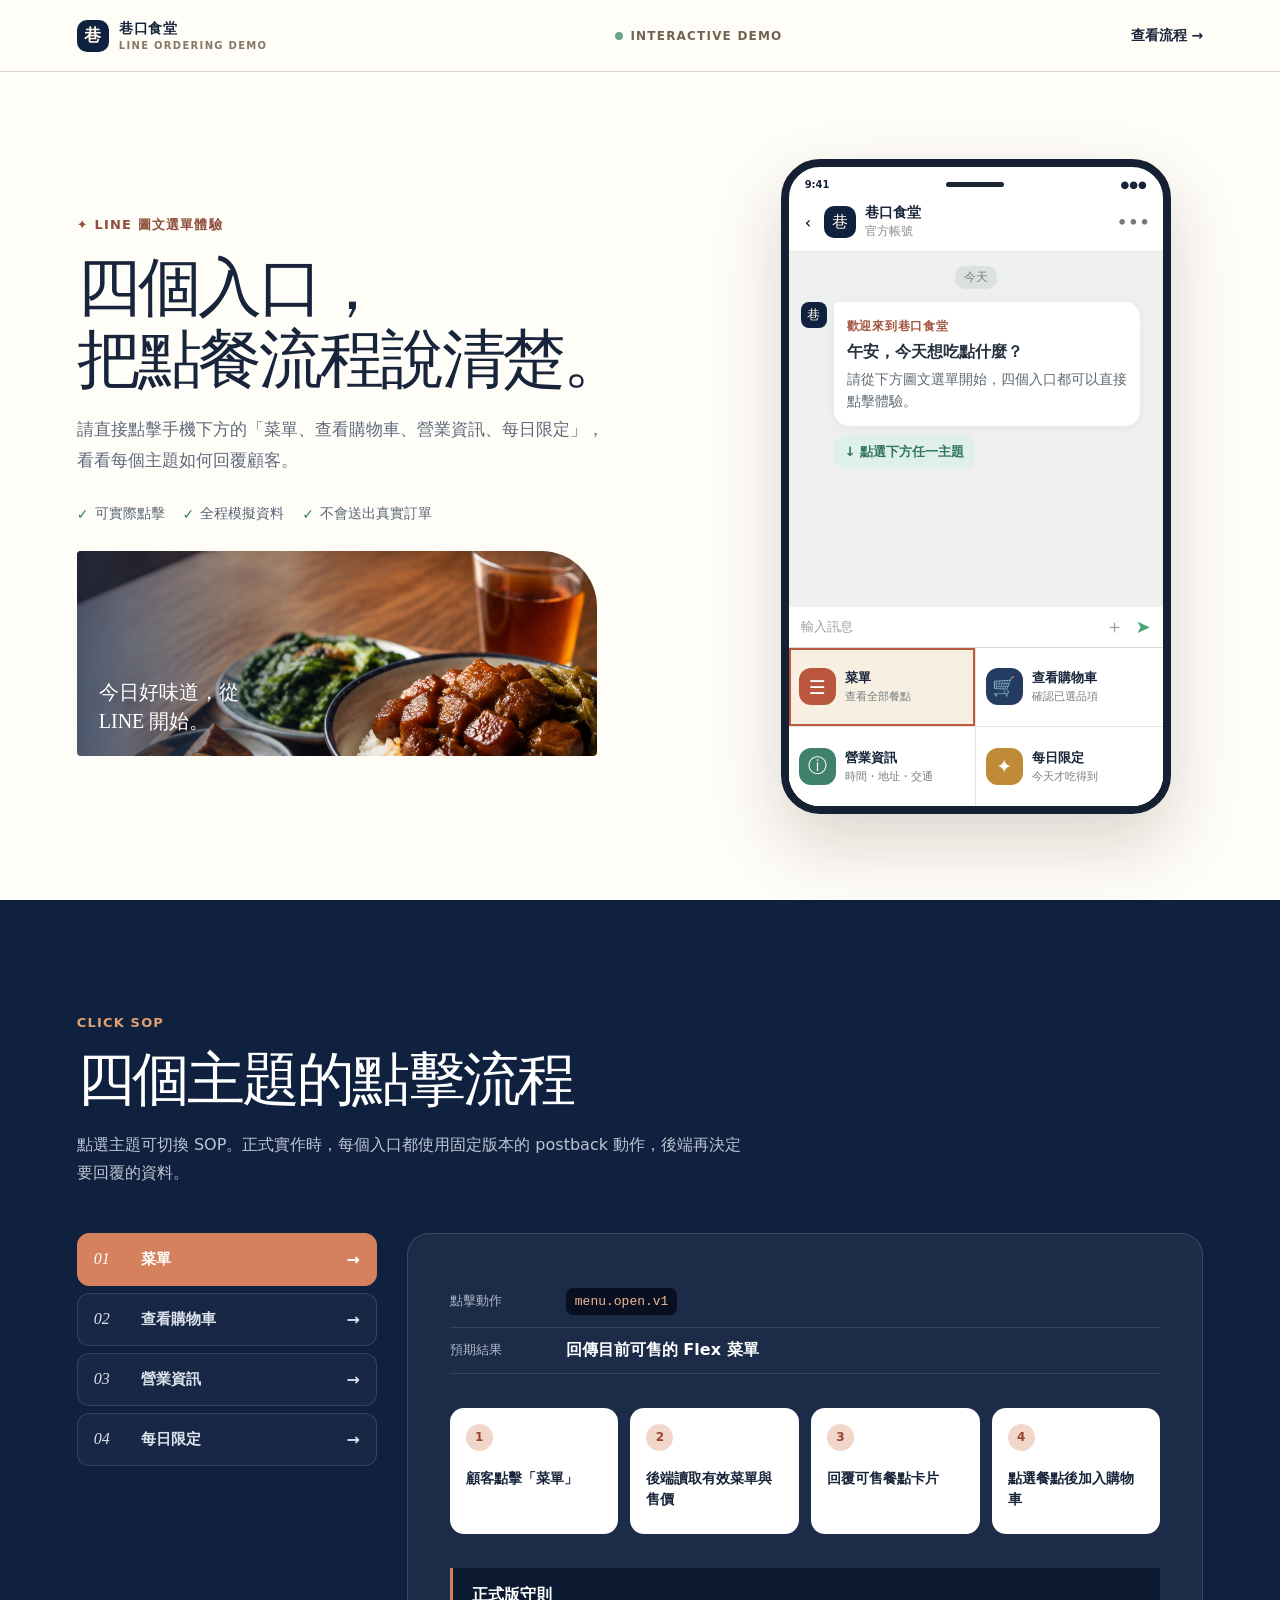
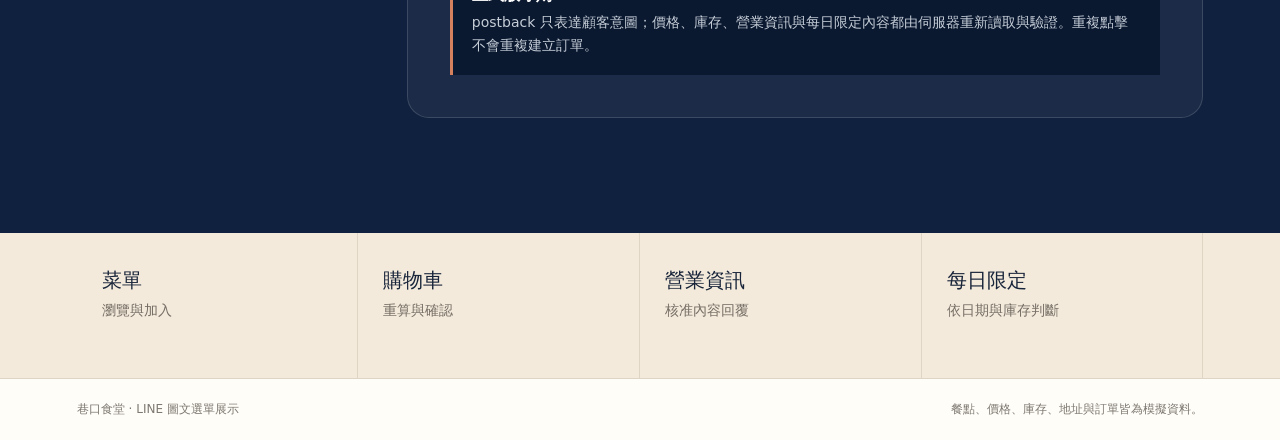
==== docs/index.html @ fa46446a "Add GitHub Pages demo" ====
<!doctype html>
<html lang="zh-Hant">
<head>
  <meta charset="utf-8">
  <meta name="viewport" content="width=device-width, initial-scale=1">
  <meta name="description" content="LINE 餐飲點單圖文選單互動展示">
  <meta property="og:title" content="巷口食堂｜LINE 圖文選單體驗">
  <meta property="og:description" content="點擊菜單、購物車、營業資訊與每日限定，體驗完整 LINE 點餐流程。">
  <meta property="og:image" content="./og.png">
  <title>巷口食堂｜LINE 圖文選單體驗</title>
  <style>
    :root{--ink:#18243a;--navy:#10213f;--paper:#fffdf8;--cream:#f4ecdc;--line:#dfd5c4;--red:#b95238;--green:#2f8169;--gold:#c9943f}*{box-sizing:border-box}html{scroll-behavior:smooth}body{margin:0;background:var(--paper);color:var(--ink);font-family:system-ui,-apple-system,"Noto Sans TC","Microsoft JhengHei",sans-serif}button,a{font:inherit}button{cursor:pointer}.site-nav{height:72px;padding:0 clamp(20px,6vw,92px);display:flex;align-items:center;justify-content:space-between;border-bottom:1px solid var(--line);background:#fffdf8e8;backdrop-filter:blur(14px);position:sticky;top:0;z-index:10}.brand{display:flex;gap:10px;align-items:center;color:var(--ink);text-decoration:none;font-size:14px;font-weight:850;letter-spacing:.06em}.brand-seal,.chat-avatar,.mini-avatar{display:grid;place-items:center;color:#fff8ec;background:var(--navy);font-family:Georgia,"Noto Serif TC",serif}.brand-seal{width:32px;height:32px;border-radius:10px;font-size:17px}.brand em{display:block;margin-top:2px;color:#867865;font-size:10px;font-style:normal;font-weight:650;letter-spacing:.13em}.demo-badge{display:flex;gap:7px;align-items:center;color:#716350;font-size:12px;font-weight:800;letter-spacing:.1em}.demo-badge i{width:8px;height:8px;border-radius:50%;background:#67a888}.nav-link{color:var(--ink);font-size:14px;font-weight:750;text-decoration:none}.demo-stage{min-height:calc(100vh - 72px);display:grid;grid-template-columns:minmax(0,1fr) minmax(360px,.8fr);gap:clamp(42px,8vw,118px);align-items:center;max-width:1280px;margin:auto;padding:clamp(44px,6vw,86px) clamp(22px,6vw,92px)}.stage-copy{max-width:600px}.eyebrow{margin:0;color:#8e4f3d;font-size:13px;font-weight:850;letter-spacing:.09em}.stage-copy h1,.sop-heading h2{margin:18px 0;font-family:Georgia,"Noto Serif TC",serif;font-weight:500;letter-spacing:-.05em;line-height:1.12}.stage-copy h1{font-size:clamp(44px,5vw,72px)}.stage-copy>p:not(.eyebrow){max-width:530px;color:#5f6978;font-size:17px;line-height:1.85}.legend{display:flex;flex-wrap:wrap;gap:18px;margin:28px 0;color:#596575;font-size:14px}.legend span{display:flex;gap:6px;align-items:center}.legend b{color:var(--green)}.food-preview{position:relative;overflow:hidden;height:205px;max-width:520px;border-radius:4px 56px 4px 4px;background:url('./restaurant-hero.png') center 68%/cover}.food-preview:after{content:"";position:absolute;inset:0;background:linear-gradient(90deg,#10213fbd,transparent 62%)}.food-preview span{position:absolute;z-index:1;left:22px;bottom:20px;max-width:175px;color:#fff;font-family:Georgia,"Noto Serif TC",serif;font-size:20px;line-height:1.45}.phone-shell{width:min(100%,390px);overflow:hidden;justify-self:center;border:8px solid #162033;border-radius:39px;background:#fff;box-shadow:0 30px 70px #2c1c102d}.phone-status{height:27px;padding:8px 16px 0;display:flex;justify-content:space-between;align-items:center;font-size:10px;font-weight:800}.phone-pill{width:58px;height:5px;border-radius:10px;background:#1d2635}.line-header{height:58px;padding:8px 12px;display:flex;align-items:center;gap:9px;border-bottom:1px solid #eee8df}.line-header button{padding:4px;border:0;background:transparent}.chat-avatar{width:32px;height:32px;border-radius:10px;font-size:16px}.line-header strong,.line-header small{display:block}.line-header strong{font-size:14px}.line-header small{margin-top:1px;color:#8b8e8d;font-size:12px}.header-more{margin-left:auto;color:#777;font-weight:800;letter-spacing:1px}.chat-area{height:355px;padding:14px 12px;overflow:auto;background:#edf0ee}.date-pill{width:fit-content;margin:0 auto 13px;padding:3px 9px;border-radius:10px;background:#dce1dd;color:#77817c;font-size:12px}.message-line{display:flex;align-items:flex-start;gap:7px}.mini-avatar{flex:0 0 auto;width:26px;height:26px;border-radius:8px;font-size:13px}.message-stack{width:306px}.bot-bubble{padding:13px;border-radius:4px 15px 15px;background:#fff;box-shadow:0 2px 8px #2636250b;color:#303944}.bot-bubble.compact{margin-bottom:7px}.bot-bubble p,.limited-card p{margin:5px 0 0;color:#5e6972;font-size:14px;line-height:1.55}.bubble-title{color:#263140!important;font-size:16px!important;font-weight:800}.micro-label{color:#a2543d;font-size:12px;font-weight:850;letter-spacing:.06em}.guide-bubble{display:flex;gap:7px;align-items:center;width:fit-content;margin-top:9px;padding:8px 11px;border-radius:12px;color:#317660;background:#dff0e8;font-size:13px;font-weight:750}.menu-card{overflow:hidden;border-radius:4px 15px 15px;background:#fff;box-shadow:0 2px 8px #2636250b}.menu-row{display:flex;align-items:center;justify-content:space-between;gap:8px;padding:10px 12px;border-bottom:1px solid #eee9e2}.menu-row:last-child{border-bottom:0}.menu-row strong,.menu-row small,.menu-row b{display:block}.menu-row strong{font-size:14px}.menu-row small{max-width:205px;margin-top:2px;color:#7d8585;font-size:12px;line-height:1.4}.menu-row b{margin-top:4px;color:#a6533d;font-size:13px}.add-button{display:grid;flex:0 0 auto;place-items:center;width:30px;height:30px;border:0;border-radius:50%;color:#fff;background:var(--red)}.cart-lines{display:flex;flex-direction:column;gap:9px;margin-top:12px}.cart-lines div,.cart-total{display:flex;justify-content:space-between;gap:8px;font-size:13px}.cart-lines span{color:#56616d}.cart-total{margin-top:11px;padding-top:11px;border-top:1px solid #ece6dd;font-size:14px}.confirm-order{display:flex;align-items:center;justify-content:center;gap:8px;width:100%;margin-top:8px;padding:11px;border:0;border-radius:12px;background:var(--navy);color:#fff;font-size:14px;font-weight:800}.chat-link{display:flex;align-items:center;gap:5px;margin:10px 0;padding:0;border:0;background:none;color:#347966;font-size:14px;font-weight:800}.info-bubble{display:flex;flex-direction:column;gap:12px}.info-line{display:flex;gap:9px;align-items:flex-start}.info-line strong{font-size:14px}.info-line p{margin-top:2px}.demo-note{padding-top:9px;border-top:1px solid #ede7df;color:#8a8178;font-size:12px;line-height:1.5}.limited-card{overflow:hidden;border-radius:4px 15px 15px;background:#fff;box-shadow:0 2px 8px #2636250b}.limited-art{height:132px;background:url('./restaurant-hero.png') center 73%/cover}.limited-card>div:last-child{padding:12px}.limited-action{display:flex;align-items:center;justify-content:space-between;margin-top:11px}.limited-action strong{color:#a6533d;font-size:15px}.limited-action button{padding:8px 10px;border:0;border-radius:9px;background:var(--red);color:#fff;font-size:12px;font-weight:800}.success-bubble{display:flex;gap:10px;align-items:center;color:#347d68}.chat-input{height:40px;padding:0 12px;display:flex;align-items:center;gap:12px;color:#9ea19f;font-size:13px}.chat-input span:nth-child(2){margin-left:auto;font-size:19px}.chat-input span:last-child{color:#4ca372;font-size:18px}.rich-menu{display:grid;grid-template-columns:1fr 1fr;border-top:1px solid #dcd8d2;background:#fff}.rich-menu button{min-height:79px;padding:9px 10px;display:flex;gap:9px;align-items:center;border:0;border-right:1px solid #e6e1db;border-bottom:1px solid #e6e1db;background:#fff;text-align:left;color:var(--ink);transition:.18s ease}.rich-menu button:nth-child(2n){border-right:0}.rich-menu button:nth-child(n+3){border-bottom:0}.rich-menu button:hover,.rich-menu button.active{background:#f7efe2}.rich-menu button.active{box-shadow:inset 0 0 0 2px #ba5a40}.rich-menu strong,.rich-menu small{display:block}.rich-menu strong{font-size:13px}.rich-menu small{margin-top:2px;overflow:hidden;color:#787d7d;font-size:11px;white-space:nowrap;text-overflow:ellipsis}.rich-icon{display:grid;flex:0 0 auto;place-items:center;width:37px;height:37px;border-radius:12px;color:#fff;font-size:19px}.menu-icon{background:#b9563d}.cart-icon{background:#243c62}.info-icon{background:#3f816d}.limited-icon{background:#bf8b37}.sop-section{padding:clamp(72px,9vw,120px) clamp(22px,6vw,92px);background:var(--navy);color:#fff}.sop-heading{max-width:720px}.sop-heading .eyebrow{color:#e0a172}.sop-heading h2{font-size:clamp(38px,4.5vw,60px)}.sop-heading>p:last-child{max-width:680px;color:#bdc5d1;font-size:16px;line-height:1.75}.sop-layout{display:grid;grid-template-columns:300px 1fr;gap:30px;margin-top:46px}.sop-tabs{display:flex;flex-direction:column;gap:7px}.sop-tabs button{display:grid;grid-template-columns:38px 1fr auto;gap:9px;align-items:center;padding:16px;border:1px solid #ffffff20;border-radius:12px;background:#ffffff08;color:#dce3ec;text-align:left}.sop-tabs button:hover,.sop-tabs button.active{border-color:#d6815d;background:#d6815d;color:#fff}.sop-tabs span{font-family:Georgia,serif;font-style:italic}.sop-tabs strong{font-size:15px}.sop-detail{padding:clamp(22px,4vw,42px);border:1px solid #ffffff25;border-radius:22px;background:#ffffff0c}.contract-row{display:grid;grid-template-columns:100px 1fr;gap:16px;align-items:center;padding:12px 0;border-bottom:1px solid #ffffff1c}.contract-row span{color:#aeb9c8;font-size:13px}.contract-row code{width:fit-content;padding:6px 9px;border-radius:7px;background:#080f20;color:#f1b991;font-size:13px}.flow-track{display:grid;grid-template-columns:repeat(4,1fr);gap:12px;margin:34px 0}.flow-track>div{position:relative;min-height:126px;padding:16px;border-radius:14px;background:#fff;color:var(--ink)}.flow-track b{display:grid;place-items:center;width:27px;height:27px;border-radius:50%;background:#f1d7c9;color:#97452f;font-size:12px}.flow-track span{display:block;margin-top:17px;font-size:14px;font-weight:750;line-height:1.55}.safety-note{padding:17px 19px;border-left:3px solid #d6815d;background:#0a1830}.safety-note p{margin:5px 0 0;color:#c5cdd7;font-size:14px;line-height:1.7}.summary-strip{display:grid;grid-template-columns:repeat(4,1fr);padding:0 clamp(22px,6vw,92px);background:#f3eadb}.summary-strip div{min-height:145px;padding:34px 25px;border-right:1px solid var(--line)}.summary-strip strong,.summary-strip span{display:block}.summary-strip strong{font-family:Georgia,"Noto Serif TC",serif;font-size:20px;font-weight:500}.summary-strip span{margin-top:8px;color:#756d64;font-size:14px}footer{display:flex;justify-content:space-between;gap:12px;padding:22px clamp(22px,6vw,92px);border-top:1px solid var(--line);color:#7d7871;font-size:12px}@media(max-width:900px){.demo-stage{grid-template-columns:1fr;gap:48px}.stage-copy{max-width:none}.food-preview{max-width:none}.sop-layout{grid-template-columns:1fr}.sop-tabs,.flow-track{display:grid;grid-template-columns:1fr 1fr}}@media(max-width:620px){.site-nav{height:64px}.demo-badge{display:none}.demo-stage{padding-top:35px}.stage-copy h1{font-size:44px}.phone-shell{width:100%}.message-stack{width:calc(100vw - 91px)}.sop-tabs,.flow-track,.summary-strip{grid-template-columns:1fr}.summary-strip div{min-height:auto;padding:24px 22px;border-right:0;border-bottom:1px solid var(--line)}footer{flex-direction:column;line-height:1.6}.nav-link{font-size:13px}.legend{gap:11px}.rich-menu button{padding:8px}.rich-icon{width:34px;height:34px}}
  </style>
</head>
<body>
  <nav class="site-nav"><a class="brand" href="#top"><span class="brand-seal">巷</span><span>巷口食堂<em>LINE ORDERING DEMO</em></span></a><span class="demo-badge"><i></i> INTERACTIVE DEMO</span><a class="nav-link" href="#sop">查看流程 →</a></nav>
  <main>
    <section class="demo-stage" id="top">
      <div class="stage-copy"><p class="eyebrow">✦ LINE 圖文選單體驗</p><h1>四個入口，<br>把點餐流程說清楚。</h1><p>請直接點擊手機下方的「菜單、查看購物車、營業資訊、每日限定」，看看每個主題如何回覆顧客。</p><div class="legend"><span><b>✓</b> 可實際點擊</span><span><b>✓</b> 全程模擬資料</span><span><b>✓</b> 不會送出真實訂單</span></div><div class="food-preview"><span>今日好味道，從 LINE 開始。</span></div></div>
      <div class="phone-shell"><div class="phone-status"><span>9:41</span><span class="phone-pill"></span><span>●●●</span></div><div class="line-header"><button aria-label="返回">‹</button><div class="chat-avatar">巷</div><div><strong>巷口食堂</strong><small>官方帳號</small></div><span class="header-more">•••</span></div><div class="chat-area"><p class="date-pill">今天</p><div class="message-line"><div class="mini-avatar">巷</div><div class="message-stack" id="phone-content"></div></div></div><div class="chat-input"><span>輸入訊息</span><span>＋</span><span>➤</span></div><div class="rich-menu" id="rich-menu"><button data-topic="menu"><span class="rich-icon menu-icon">☰</span><span><strong>菜單</strong><small>查看全部餐點</small></span></button><button data-topic="cart"><span class="rich-icon cart-icon">🛒</span><span><strong>查看購物車</strong><small id="cart-caption">確認已選品項</small></span></button><button data-topic="info"><span class="rich-icon info-icon">ⓘ</span><span><strong>營業資訊</strong><small>時間・地址・交通</small></span></button><button data-topic="limited"><span class="rich-icon limited-icon">✦</span><span><strong>每日限定</strong><small>今天才吃得到</small></span></button></div></div>
    </section>
    <section class="sop-section" id="sop"><div class="sop-heading"><p class="eyebrow">CLICK SOP</p><h2>四個主題的點擊流程</h2><p>點選主題可切換 SOP。正式實作時，每個入口都使用固定版本的 postback 動作，後端再決定要回覆的資料。</p></div><div class="sop-layout"><div class="sop-tabs" id="sop-tabs"></div><div class="sop-detail"><div class="contract-row"><span>點擊動作</span><code id="sop-action"></code></div><div class="contract-row"><span>預期結果</span><strong id="sop-result"></strong></div><div class="flow-track" id="flow-track"></div><div class="safety-note"><strong>正式版守則</strong><p>postback 只表達顧客意圖；價格、庫存、營業資訊與每日限定內容都由伺服器重新讀取與驗證。重複點擊不會重複建立訂單。</p></div></div></div></section>
    <section class="summary-strip"><div><strong>菜單</strong><span>瀏覽與加入</span></div><div><strong>購物車</strong><span>重算與確認</span></div><div><strong>營業資訊</strong><span>核准內容回覆</span></div><div><strong>每日限定</strong><span>依日期與庫存判斷</span></div></section>
  </main>
  <footer><span>巷口食堂 · LINE 圖文選單展示</span><span>餐點、價格、庫存、地址與訂單皆為模擬資料。</span></footer>
  <script>
    const items=[{id:'braised-pork',name:'招牌滷肉飯',note:'慢滷肉燥、溏心蛋、當日小菜',price:85},{id:'chicken-rice',name:'椒麻雞腿飯',note:'酥香雞腿、時蔬、特製椒麻醬',price:145},{id:'tea',name:'桂花烏龍茶',note:'冷泡烏龍、微甜桂花香',price:45},{id:'daily-salmon',name:'炙燒味噌鮭魚飯',note:'每日限定 12 份，售完為止',price:180,limited:true}];
    const flows={menu:{label:'菜單',action:'menu.open.v1',result:'回傳目前可售的 Flex 菜單',steps:['顧客點擊「菜單」','後端讀取有效菜單與售價','回覆可售餐點卡片','點選餐點後加入購物車']},cart:{label:'查看購物車',action:'cart.view.v1',result:'重新計價後顯示訂單摘要',steps:['顧客點擊「查看購物車」','讀取該顧客的購物車','重新核對品項、數量與價格','顧客修改內容或確認送單']},info:{label:'營業資訊',action:'store.info.v1',result:'回傳核准的營業與交通資訊',steps:['顧客點擊「營業資訊」','讀取店家公開設定','回覆營業時間與地址','引導開啟地圖或返回主選單']},limited:{label:'每日限定',action:'special.today.v1',result:'依台北日期回傳當日限定',steps:['顧客點擊「每日限定」','以 Asia/Taipei 判斷日期','查詢今日品項與可售狀態','可售則加入；售完則安全提示']}};
    let cart={},view='home',activeFlow='menu';const content=document.querySelector('#phone-content'),caption=document.querySelector('#cart-caption');
    const cartItems=()=>items.filter(x=>cart[x.id]).map(x=>({...x,quantity:cart[x.id]}));const total=()=>cartItems().reduce((n,x)=>n+x.price*x.quantity,0);const count=()=>cartItems().reduce((n,x)=>n+x.quantity,0);
    function setFlow(topic){activeFlow=topic;document.querySelectorAll('[data-topic]').forEach(b=>b.classList.toggle('active',b.dataset.topic===topic));document.querySelectorAll('[data-flow]').forEach(b=>b.classList.toggle('active',b.dataset.flow===topic));document.querySelector('#sop-action').textContent=flows[topic].action;document.querySelector('#sop-result').textContent=flows[topic].result;document.querySelector('#flow-track').innerHTML=flows[topic].steps.map((s,i)=>`<div><b>${i+1}</b><span>${s}</span></div>`).join('')}
    function openTopic(topic){view=topic;setFlow(topic);render()}
    function addItem(id){cart[id]=(cart[id]||0)+1;openTopic('cart')}
    function resetDemo(){cart={};view='home';activeFlow='menu';setFlow('menu');render()}
    function render(){caption.textContent=count()?`${count()} 件・NT$${total()}`:'確認已選品項';if(view==='home')content.innerHTML='<div class="bot-bubble"><span class="micro-label">歡迎來到巷口食堂</span><p class="bubble-title">午安，今天想吃點什麼？</p><p>請從下方圖文選單開始，四個入口都可以直接點擊體驗。</p></div><div class="guide-bubble">↓ 點選下方任一主題</div>';if(view==='menu')content.innerHTML='<div class="bot-bubble compact"><span class="micro-label">目前可售菜單</span><p>價格與供應狀態由店家資料即時提供。</p></div><div class="menu-card">'+items.filter(x=>!x.limited).map(x=>`<div class="menu-row"><div><strong>${x.name}</strong><small>${x.note}</small><b>NT$${x.price}</b></div><button class="add-button" onclick="addItem('${x.id}')" aria-label="加入${x.name}">＋</button></div>`).join('')+'</div>';if(view==='cart'){const rows=cartItems();content.innerHTML=`<div class="bot-bubble"><span class="micro-label">您的購物車</span>${rows.length?'<div class="cart-lines">'+rows.map(x=>`<div><span>${x.name} × ${x.quantity}</span><strong>NT$${x.price*x.quantity}</strong></div>`).join('')+`</div><div class="cart-total"><span>重新計算小計</span><strong>NT$${total()}</strong></div>`:'<p>購物車目前是空的，先從「菜單」或「每日限定」挑選餐點。</p>'}</div>${rows.length?'<button class="confirm-order" onclick="view=\'confirmed\';render()">確認送出模擬訂單 →</button>':'<button class="chat-link" onclick="openTopic(\'menu\')">前往菜單 →</button>'}`};if(view==='info')content.innerHTML='<div class="bot-bubble info-bubble"><span class="micro-label">巷口食堂｜營業資訊</span><div class="info-line"><span>◷</span><div><strong>週一至週六</strong><p>11:30–14:00、17:00–20:30</p></div></div><div class="info-line"><span>⌖</span><div><strong>台北市中山區巷口路 18 號</strong><p>捷運站步行約 5 分鐘</p></div></div><small class="demo-note">以上為展示資料，正式版會使用店家核准資訊。</small></div>';if(view==='limited'){const x=items.find(x=>x.limited);content.innerHTML=`<div class="limited-card"><div class="limited-art"></div><div><span class="micro-label">今日限定｜剩餘 7 份</span><p class="bubble-title">${x.name}</p><p>${x.note}</p><div class="limited-action"><strong>NT$${x.price}</strong><button onclick="addItem('${x.id}')">加入購物車 ＋</button></div></div></div>`}if(view==='confirmed')content.innerHTML=`<div class="bot-bubble success-bubble"><span>✓</span><div><strong>模擬訂單已送出</strong><p>單號 #XIANG-2409</p></div></div><div class="bot-bubble" style="margin-top:8px"><p class="bubble-title">店家已收到點單摘要</p><p>共 ${count()} 件，模擬小計 NT$${total()}。正式版會等待店家確認後再回覆顧客。</p></div><button class="chat-link" onclick="resetDemo()">重新體驗 ↻</button>`}
    document.querySelectorAll('[data-topic]').forEach(b=>b.addEventListener('click',()=>openTopic(b.dataset.topic)));document.querySelector('#sop-tabs').innerHTML=Object.entries(flows).map(([id,f],i)=>`<button data-flow="${id}"><span>0${i+1}</span><strong>${f.label}</strong><b>→</b></button>`).join('');document.querySelectorAll('[data-flow]').forEach(b=>b.addEventListener('click',()=>openTopic(b.dataset.flow)));setFlow('menu');render();
  </script>
</body>
</html>
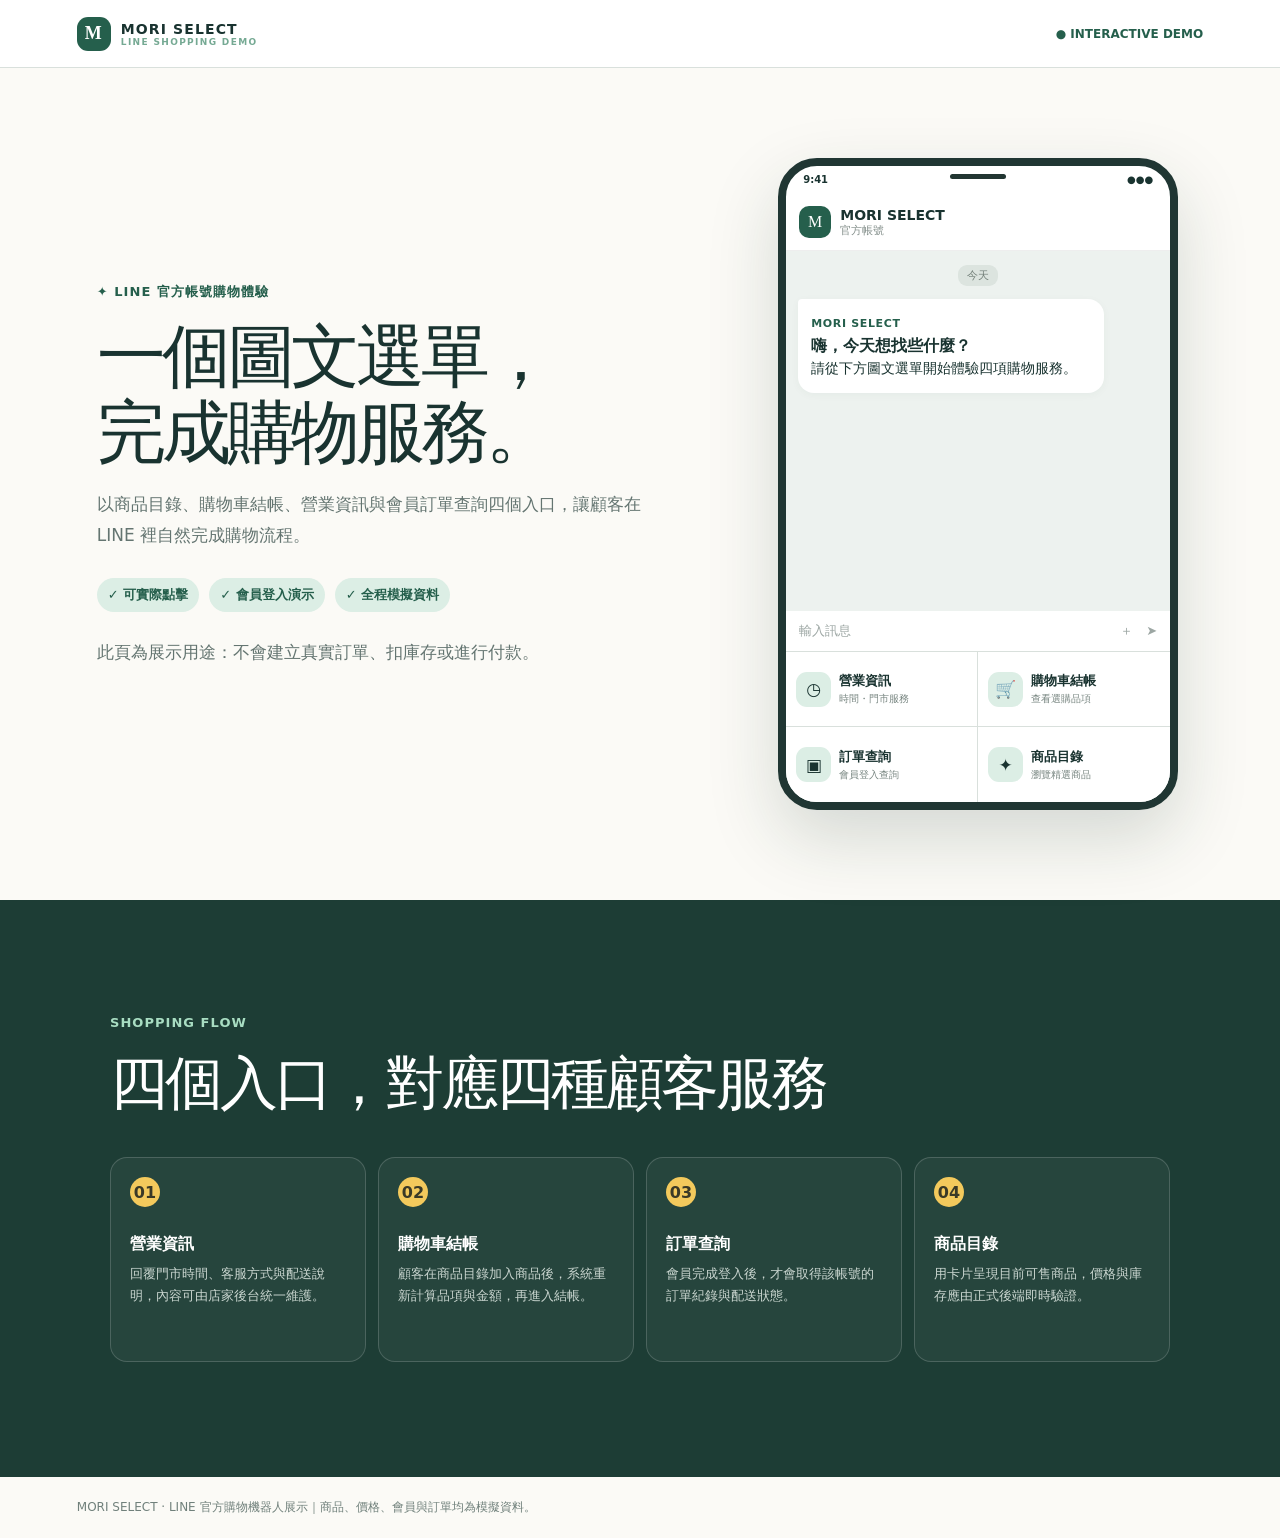
==== commit 12e6bb25: "Publish shopping bot GitHub Pages demo" ====
--- a/docs/index.html
+++ b/docs/index.html
@@ -3,37 +3,30 @@
 <head>
   <meta charset="utf-8">
   <meta name="viewport" content="width=device-width, initial-scale=1">
-  <meta name="description" content="LINE 餐飲點單圖文選單互動展示">
-  <meta property="og:title" content="巷口食堂｜LINE 圖文選單體驗">
-  <meta property="og:description" content="點擊菜單、購物車、營業資訊與每日限定，體驗完整 LINE 點餐流程。">
-  <meta property="og:image" content="./og.png">
-  <title>巷口食堂｜LINE 圖文選單體驗</title>
+  <meta name="description" content="MORI SELECT LINE 官方購物機器人互動展示">
+  <meta property="og:title" content="MORI SELECT｜LINE 購物機器人 Demo">
+  <meta property="og:description" content="以圖文選單體驗商品目錄、購物車結帳、營業資訊與會員訂單查詢。">
+  <title>MORI SELECT｜LINE 購物機器人 Demo</title>
   <style>
-    :root{--ink:#18243a;--navy:#10213f;--paper:#fffdf8;--cream:#f4ecdc;--line:#dfd5c4;--red:#b95238;--green:#2f8169;--gold:#c9943f}*{box-sizing:border-box}html{scroll-behavior:smooth}body{margin:0;background:var(--paper);color:var(--ink);font-family:system-ui,-apple-system,"Noto Sans TC","Microsoft JhengHei",sans-serif}button,a{font:inherit}button{cursor:pointer}.site-nav{height:72px;padding:0 clamp(20px,6vw,92px);display:flex;align-items:center;justify-content:space-between;border-bottom:1px solid var(--line);background:#fffdf8e8;backdrop-filter:blur(14px);position:sticky;top:0;z-index:10}.brand{display:flex;gap:10px;align-items:center;color:var(--ink);text-decoration:none;font-size:14px;font-weight:850;letter-spacing:.06em}.brand-seal,.chat-avatar,.mini-avatar{display:grid;place-items:center;color:#fff8ec;background:var(--navy);font-family:Georgia,"Noto Serif TC",serif}.brand-seal{width:32px;height:32px;border-radius:10px;font-size:17px}.brand em{display:block;margin-top:2px;color:#867865;font-size:10px;font-style:normal;font-weight:650;letter-spacing:.13em}.demo-badge{display:flex;gap:7px;align-items:center;color:#716350;font-size:12px;font-weight:800;letter-spacing:.1em}.demo-badge i{width:8px;height:8px;border-radius:50%;background:#67a888}.nav-link{color:var(--ink);font-size:14px;font-weight:750;text-decoration:none}.demo-stage{min-height:calc(100vh - 72px);display:grid;grid-template-columns:minmax(0,1fr) minmax(360px,.8fr);gap:clamp(42px,8vw,118px);align-items:center;max-width:1280px;margin:auto;padding:clamp(44px,6vw,86px) clamp(22px,6vw,92px)}.stage-copy{max-width:600px}.eyebrow{margin:0;color:#8e4f3d;font-size:13px;font-weight:850;letter-spacing:.09em}.stage-copy h1,.sop-heading h2{margin:18px 0;font-family:Georgia,"Noto Serif TC",serif;font-weight:500;letter-spacing:-.05em;line-height:1.12}.stage-copy h1{font-size:clamp(44px,5vw,72px)}.stage-copy>p:not(.eyebrow){max-width:530px;color:#5f6978;font-size:17px;line-height:1.85}.legend{display:flex;flex-wrap:wrap;gap:18px;margin:28px 0;color:#596575;font-size:14px}.legend span{display:flex;gap:6px;align-items:center}.legend b{color:var(--green)}.food-preview{position:relative;overflow:hidden;height:205px;max-width:520px;border-radius:4px 56px 4px 4px;background:url('./restaurant-hero.png') center 68%/cover}.food-preview:after{content:"";position:absolute;inset:0;background:linear-gradient(90deg,#10213fbd,transparent 62%)}.food-preview span{position:absolute;z-index:1;left:22px;bottom:20px;max-width:175px;color:#fff;font-family:Georgia,"Noto Serif TC",serif;font-size:20px;line-height:1.45}.phone-shell{width:min(100%,390px);overflow:hidden;justify-self:center;border:8px solid #162033;border-radius:39px;background:#fff;box-shadow:0 30px 70px #2c1c102d}.phone-status{height:27px;padding:8px 16px 0;display:flex;justify-content:space-between;align-items:center;font-size:10px;font-weight:800}.phone-pill{width:58px;height:5px;border-radius:10px;background:#1d2635}.line-header{height:58px;padding:8px 12px;display:flex;align-items:center;gap:9px;border-bottom:1px solid #eee8df}.line-header button{padding:4px;border:0;background:transparent}.chat-avatar{width:32px;height:32px;border-radius:10px;font-size:16px}.line-header strong,.line-header small{display:block}.line-header strong{font-size:14px}.line-header small{margin-top:1px;color:#8b8e8d;font-size:12px}.header-more{margin-left:auto;color:#777;font-weight:800;letter-spacing:1px}.chat-area{height:355px;padding:14px 12px;overflow:auto;background:#edf0ee}.date-pill{width:fit-content;margin:0 auto 13px;padding:3px 9px;border-radius:10px;background:#dce1dd;color:#77817c;font-size:12px}.message-line{display:flex;align-items:flex-start;gap:7px}.mini-avatar{flex:0 0 auto;width:26px;height:26px;border-radius:8px;font-size:13px}.message-stack{width:306px}.bot-bubble{padding:13px;border-radius:4px 15px 15px;background:#fff;box-shadow:0 2px 8px #2636250b;color:#303944}.bot-bubble.compact{margin-bottom:7px}.bot-bubble p,.limited-card p{margin:5px 0 0;color:#5e6972;font-size:14px;line-height:1.55}.bubble-title{color:#263140!important;font-size:16px!important;font-weight:800}.micro-label{color:#a2543d;font-size:12px;font-weight:850;letter-spacing:.06em}.guide-bubble{display:flex;gap:7px;align-items:center;width:fit-content;margin-top:9px;padding:8px 11px;border-radius:12px;color:#317660;background:#dff0e8;font-size:13px;font-weight:750}.menu-card{overflow:hidden;border-radius:4px 15px 15px;background:#fff;box-shadow:0 2px 8px #2636250b}.menu-row{display:flex;align-items:center;justify-content:space-between;gap:8px;padding:10px 12px;border-bottom:1px solid #eee9e2}.menu-row:last-child{border-bottom:0}.menu-row strong,.menu-row small,.menu-row b{display:block}.menu-row strong{font-size:14px}.menu-row small{max-width:205px;margin-top:2px;color:#7d8585;font-size:12px;line-height:1.4}.menu-row b{margin-top:4px;color:#a6533d;font-size:13px}.add-button{display:grid;flex:0 0 auto;place-items:center;width:30px;height:30px;border:0;border-radius:50%;color:#fff;background:var(--red)}.cart-lines{display:flex;flex-direction:column;gap:9px;margin-top:12px}.cart-lines div,.cart-total{display:flex;justify-content:space-between;gap:8px;font-size:13px}.cart-lines span{color:#56616d}.cart-total{margin-top:11px;padding-top:11px;border-top:1px solid #ece6dd;font-size:14px}.confirm-order{display:flex;align-items:center;justify-content:center;gap:8px;width:100%;margin-top:8px;padding:11px;border:0;border-radius:12px;background:var(--navy);color:#fff;font-size:14px;font-weight:800}.chat-link{display:flex;align-items:center;gap:5px;margin:10px 0;padding:0;border:0;background:none;color:#347966;font-size:14px;font-weight:800}.info-bubble{display:flex;flex-direction:column;gap:12px}.info-line{display:flex;gap:9px;align-items:flex-start}.info-line strong{font-size:14px}.info-line p{margin-top:2px}.demo-note{padding-top:9px;border-top:1px solid #ede7df;color:#8a8178;font-size:12px;line-height:1.5}.limited-card{overflow:hidden;border-radius:4px 15px 15px;background:#fff;box-shadow:0 2px 8px #2636250b}.limited-art{height:132px;background:url('./restaurant-hero.png') center 73%/cover}.limited-card>div:last-child{padding:12px}.limited-action{display:flex;align-items:center;justify-content:space-between;margin-top:11px}.limited-action strong{color:#a6533d;font-size:15px}.limited-action button{padding:8px 10px;border:0;border-radius:9px;background:var(--red);color:#fff;font-size:12px;font-weight:800}.success-bubble{display:flex;gap:10px;align-items:center;color:#347d68}.chat-input{height:40px;padding:0 12px;display:flex;align-items:center;gap:12px;color:#9ea19f;font-size:13px}.chat-input span:nth-child(2){margin-left:auto;font-size:19px}.chat-input span:last-child{color:#4ca372;font-size:18px}.rich-menu{display:grid;grid-template-columns:1fr 1fr;border-top:1px solid #dcd8d2;background:#fff}.rich-menu button{min-height:79px;padding:9px 10px;display:flex;gap:9px;align-items:center;border:0;border-right:1px solid #e6e1db;border-bottom:1px solid #e6e1db;background:#fff;text-align:left;color:var(--ink);transition:.18s ease}.rich-menu button:nth-child(2n){border-right:0}.rich-menu button:nth-child(n+3){border-bottom:0}.rich-menu button:hover,.rich-menu button.active{background:#f7efe2}.rich-menu button.active{box-shadow:inset 0 0 0 2px #ba5a40}.rich-menu strong,.rich-menu small{display:block}.rich-menu strong{font-size:13px}.rich-menu small{margin-top:2px;overflow:hidden;color:#787d7d;font-size:11px;white-space:nowrap;text-overflow:ellipsis}.rich-icon{display:grid;flex:0 0 auto;place-items:center;width:37px;height:37px;border-radius:12px;color:#fff;font-size:19px}.menu-icon{background:#b9563d}.cart-icon{background:#243c62}.info-icon{background:#3f816d}.limited-icon{background:#bf8b37}.sop-section{padding:clamp(72px,9vw,120px) clamp(22px,6vw,92px);background:var(--navy);color:#fff}.sop-heading{max-width:720px}.sop-heading .eyebrow{color:#e0a172}.sop-heading h2{font-size:clamp(38px,4.5vw,60px)}.sop-heading>p:last-child{max-width:680px;color:#bdc5d1;font-size:16px;line-height:1.75}.sop-layout{display:grid;grid-template-columns:300px 1fr;gap:30px;margin-top:46px}.sop-tabs{display:flex;flex-direction:column;gap:7px}.sop-tabs button{display:grid;grid-template-columns:38px 1fr auto;gap:9px;align-items:center;padding:16px;border:1px solid #ffffff20;border-radius:12px;background:#ffffff08;color:#dce3ec;text-align:left}.sop-tabs button:hover,.sop-tabs button.active{border-color:#d6815d;background:#d6815d;color:#fff}.sop-tabs span{font-family:Georgia,serif;font-style:italic}.sop-tabs strong{font-size:15px}.sop-detail{padding:clamp(22px,4vw,42px);border:1px solid #ffffff25;border-radius:22px;background:#ffffff0c}.contract-row{display:grid;grid-template-columns:100px 1fr;gap:16px;align-items:center;padding:12px 0;border-bottom:1px solid #ffffff1c}.contract-row span{color:#aeb9c8;font-size:13px}.contract-row code{width:fit-content;padding:6px 9px;border-radius:7px;background:#080f20;color:#f1b991;font-size:13px}.flow-track{display:grid;grid-template-columns:repeat(4,1fr);gap:12px;margin:34px 0}.flow-track>div{position:relative;min-height:126px;padding:16px;border-radius:14px;background:#fff;color:var(--ink)}.flow-track b{display:grid;place-items:center;width:27px;height:27px;border-radius:50%;background:#f1d7c9;color:#97452f;font-size:12px}.flow-track span{display:block;margin-top:17px;font-size:14px;font-weight:750;line-height:1.55}.safety-note{padding:17px 19px;border-left:3px solid #d6815d;background:#0a1830}.safety-note p{margin:5px 0 0;color:#c5cdd7;font-size:14px;line-height:1.7}.summary-strip{display:grid;grid-template-columns:repeat(4,1fr);padding:0 clamp(22px,6vw,92px);background:#f3eadb}.summary-strip div{min-height:145px;padding:34px 25px;border-right:1px solid var(--line)}.summary-strip strong,.summary-strip span{display:block}.summary-strip strong{font-family:Georgia,"Noto Serif TC",serif;font-size:20px;font-weight:500}.summary-strip span{margin-top:8px;color:#756d64;font-size:14px}footer{display:flex;justify-content:space-between;gap:12px;padding:22px clamp(22px,6vw,92px);border-top:1px solid var(--line);color:#7d7871;font-size:12px}@media(max-width:900px){.demo-stage{grid-template-columns:1fr;gap:48px}.stage-copy{max-width:none}.food-preview{max-width:none}.sop-layout{grid-template-columns:1fr}.sop-tabs,.flow-track{display:grid;grid-template-columns:1fr 1fr}}@media(max-width:620px){.site-nav{height:64px}.demo-badge{display:none}.demo-stage{padding-top:35px}.stage-copy h1{font-size:44px}.phone-shell{width:100%}.message-stack{width:calc(100vw - 91px)}.sop-tabs,.flow-track,.summary-strip{grid-template-columns:1fr}.summary-strip div{min-height:auto;padding:24px 22px;border-right:0;border-bottom:1px solid var(--line)}footer{flex-direction:column;line-height:1.6}.nav-link{font-size:13px}.legend{gap:11px}.rich-menu button{padding:8px}.rich-icon{width:34px;height:34px}}
+    :root{--ink:#193330;--muted:#647571;--paper:#fbfaf6;--mint:#dceee5;--sage:#75a993;--forest:#255f4c;--line:#d9e0dc;--yellow:#f3c95c;--soft:#f0f5f2}*{box-sizing:border-box}body{margin:0;background:var(--paper);color:var(--ink);font-family:system-ui,-apple-system,"Noto Sans TC","Microsoft JhengHei",sans-serif}button,input{font:inherit}button{cursor:pointer}.nav{height:68px;padding:0 clamp(20px,6vw,90px);display:flex;align-items:center;justify-content:space-between;border-bottom:1px solid var(--line);background:#fffffff2;position:sticky;top:0;z-index:5}.brand{display:flex;gap:10px;align-items:center;font-size:14px;font-weight:850;letter-spacing:.08em}.brand-mark{display:grid;place-items:center;width:34px;height:34px;border-radius:11px;background:var(--forest);color:#fff;font-family:Georgia,serif;font-size:18px}.brand small{display:block;color:var(--sage);font-size:9px;letter-spacing:.15em}.badge{color:var(--forest);font-size:12px;font-weight:800}.hero{max-width:1240px;min-height:calc(100vh - 68px);margin:auto;padding:clamp(44px,7vw,92px) clamp(20px,6vw,90px);display:grid;grid-template-columns:1fr minmax(330px,410px);gap:clamp(38px,8vw,110px);align-items:center}.eyebrow{margin:0;color:var(--forest);font-size:13px;font-weight:850;letter-spacing:.08em}.copy h1{margin:18px 0;font-family:Georgia,"Noto Serif TC",serif;font-size:clamp(43px,5.4vw,73px);font-weight:500;letter-spacing:-.06em;line-height:1.1}.copy>p:not(.eyebrow){max-width:545px;color:var(--muted);font-size:17px;line-height:1.85}.features{display:flex;flex-wrap:wrap;gap:10px;margin-top:26px}.features span{padding:8px 11px;border-radius:20px;background:var(--mint);color:var(--forest);font-size:13px;font-weight:750}.note{margin-top:25px;color:#87918e;font-size:13px}.phone{overflow:hidden;width:min(100%,400px);justify-self:center;border:8px solid #203633;border-radius:39px;background:#fff;box-shadow:0 28px 70px #1a342c2b}.status{height:28px;padding:8px 17px 0;display:flex;justify-content:space-between;font-size:10px;font-weight:800}.pill{width:56px;height:5px;border-radius:20px;background:#223632}.chat-head{height:57px;padding:9px 13px;display:flex;align-items:center;gap:9px;border-bottom:1px solid #eee}.avatar{display:grid;place-items:center;width:32px;height:32px;border-radius:10px;background:var(--forest);color:#fff;font-family:Georgia,serif;font-size:16px}.chat-head strong,.chat-head small{display:block}.chat-head strong{font-size:14px}.chat-head small{color:#85908c;font-size:11px}.chat{height:360px;padding:14px 12px;overflow:auto;background:#edf2ef}.date{width:fit-content;margin:0 auto 13px;padding:3px 9px;border-radius:9px;background:#dce4df;color:#74807a;font-size:11px}.bubble{max-width:306px;margin-bottom:8px;padding:13px;border-radius:4px 16px 16px;background:#fff;box-shadow:0 2px 8px #24443b0a;font-size:14px;line-height:1.55}.bubble b{display:block;font-size:16px}.label{color:var(--forest);font-size:11px;font-weight:850;letter-spacing:.06em}.card{overflow:hidden;max-width:306px;margin-bottom:8px;border-radius:4px 16px 16px;background:#fff}.product{display:flex;gap:10px;padding:10px;border-bottom:1px solid #edf0ef}.product:last-child{border:0}.product-art{display:grid;place-items:center;flex:0 0 auto;width:46px;height:46px;border-radius:12px;background:var(--mint);font-size:22px}.product strong,.product small{display:block}.product small{margin-top:2px;color:var(--muted);font-size:11px}.product button{margin-top:5px;padding:4px 7px;border:0;border-radius:7px;background:var(--forest);color:#fff;font-size:11px;font-weight:800}.order{display:flex;justify-content:space-between;gap:12px;padding:8px 0;border-bottom:1px solid #edf0ef}.order:last-child{border:0}.order span{color:var(--muted)}.primary{width:100%;padding:10px;border:0;border-radius:10px;background:var(--forest);color:#fff;font-weight:850}.link-btn{padding:0;border:0;background:none;color:var(--forest);font-weight:850}.inputbar{height:40px;padding:0 13px;display:flex;align-items:center;justify-content:space-between;color:#9ca6a3;font-size:13px}.menu{display:grid;grid-template-columns:1fr 1fr;border-top:1px solid var(--line)}.menu button{min-height:75px;padding:9px 10px;display:flex;gap:8px;align-items:center;border:0;border-right:1px solid var(--line);border-bottom:1px solid var(--line);background:#fff;text-align:left;color:var(--ink)}.menu button:nth-child(2n){border-right:0}.menu button:nth-child(n+3){border-bottom:0}.menu button.active{background:#edf7f1;box-shadow:inset 0 0 0 2px var(--sage)}.icon{display:grid;place-items:center;flex:0 0 auto;width:35px;height:35px;border-radius:11px;background:var(--mint);font-size:17px}.menu strong,.menu small{display:block}.menu strong{font-size:13px}.menu small{margin-top:2px;color:#788681;font-size:10px}.section{padding:clamp(70px,9vw,118px) clamp(20px,6vw,90px);background:#1d3d35;color:#fff}.section-inner{max-width:1060px;margin:auto}.section h2{margin:16px 0 34px;font-family:Georgia,"Noto Serif TC",serif;font-size:clamp(35px,4.5vw,59px);font-weight:500;letter-spacing:-.05em}.grid{display:grid;grid-template-columns:repeat(4,1fr);gap:12px}.flow{min-height:205px;padding:19px;border:1px solid #ffffff2b;border-radius:17px;background:#ffffff0b}.flow i{display:grid;place-items:center;width:30px;height:30px;border-radius:50%;background:var(--yellow);color:#3a3927;font-style:normal;font-weight:850}.flow strong{display:block;margin-top:27px;font-size:16px}.flow p{margin:8px 0 0;color:#cad6d0;font-size:13px;line-height:1.65}.footer{padding:22px clamp(20px,6vw,90px);color:#70807b;font-size:12px}.dialog{position:fixed;inset:0;display:none;place-items:center;padding:20px;background:#19332a99;z-index:10}.dialog.open{display:grid}.modal{width:min(100%,405px);padding:25px;border-radius:20px;background:#fff;box-shadow:0 22px 65px #15292066}.modal h2{margin:0;font-size:22px}.modal p{color:var(--muted);font-size:14px;line-height:1.6}.modal label{display:block;margin-top:13px;font-size:13px;font-weight:750}.modal input{width:100%;margin-top:5px;padding:11px;border:1px solid var(--line);border-radius:9px}.modal .error{min-height:19px;margin:9px 0 0;color:#b44848;font-size:12px}.modal-actions{display:flex;gap:9px;margin-top:10px}.modal-actions button{flex:1}.secondary{padding:10px;border:1px solid var(--line);border-radius:10px;background:#fff;color:var(--ink);font-weight:800}@media(max-width:850px){.hero{grid-template-columns:1fr;gap:45px}.copy{max-width:660px}.grid{grid-template-columns:1fr 1fr}}@media(max-width:550px){.badge{display:none}.hero{padding-top:38px}.phone{width:100%}.grid{grid-template-columns:1fr}.copy h1{font-size:45px}}
   </style>
 </head>
 <body>
-  <nav class="site-nav"><a class="brand" href="#top"><span class="brand-seal">巷</span><span>巷口食堂<em>LINE ORDERING DEMO</em></span></a><span class="demo-badge"><i></i> INTERACTIVE DEMO</span><a class="nav-link" href="#sop">查看流程 →</a></nav>
+  <nav class="nav"><div class="brand"><span class="brand-mark">M</span><span>MORI SELECT<small>LINE SHOPPING DEMO</small></span></div><span class="badge">● INTERACTIVE DEMO</span></nav>
   <main>
-    <section class="demo-stage" id="top">
-      <div class="stage-copy"><p class="eyebrow">✦ LINE 圖文選單體驗</p><h1>四個入口，<br>把點餐流程說清楚。</h1><p>請直接點擊手機下方的「菜單、查看購物車、營業資訊、每日限定」，看看每個主題如何回覆顧客。</p><div class="legend"><span><b>✓</b> 可實際點擊</span><span><b>✓</b> 全程模擬資料</span><span><b>✓</b> 不會送出真實訂單</span></div><div class="food-preview"><span>今日好味道，從 LINE 開始。</span></div></div>
-      <div class="phone-shell"><div class="phone-status"><span>9:41</span><span class="phone-pill"></span><span>●●●</span></div><div class="line-header"><button aria-label="返回">‹</button><div class="chat-avatar">巷</div><div><strong>巷口食堂</strong><small>官方帳號</small></div><span class="header-more">•••</span></div><div class="chat-area"><p class="date-pill">今天</p><div class="message-line"><div class="mini-avatar">巷</div><div class="message-stack" id="phone-content"></div></div></div><div class="chat-input"><span>輸入訊息</span><span>＋</span><span>➤</span></div><div class="rich-menu" id="rich-menu"><button data-topic="menu"><span class="rich-icon menu-icon">☰</span><span><strong>菜單</strong><small>查看全部餐點</small></span></button><button data-topic="cart"><span class="rich-icon cart-icon">🛒</span><span><strong>查看購物車</strong><small id="cart-caption">確認已選品項</small></span></button><button data-topic="info"><span class="rich-icon info-icon">ⓘ</span><span><strong>營業資訊</strong><small>時間・地址・交通</small></span></button><button data-topic="limited"><span class="rich-icon limited-icon">✦</span><span><strong>每日限定</strong><small>今天才吃得到</small></span></button></div></div>
+    <section class="hero"><div class="copy"><p class="eyebrow">✦ LINE 官方帳號購物體驗</p><h1>一個圖文選單，<br>完成購物服務。</h1><p>以商品目錄、購物車結帳、營業資訊與會員訂單查詢四個入口，讓顧客在 LINE 裡自然完成購物流程。</p><div class="features"><span>✓ 可實際點擊</span><span>✓ 會員登入演示</span><span>✓ 全程模擬資料</span></div><p class="note">此頁為展示用途：不會建立真實訂單、扣庫存或進行付款。</p></div>
+      <div class="phone"><div class="status"><span>9:41</span><span class="pill"></span><span>●●●</span></div><div class="chat-head"><div class="avatar">M</div><div><strong>MORI SELECT</strong><small>官方帳號</small></div></div><div class="chat"><p class="date">今天</p><div id="content"></div></div><div class="inputbar"><span>輸入訊息</span><span>＋　➤</span></div><div class="menu" id="menu"><button data-view="info"><span class="icon">◷</span><span><strong>營業資訊</strong><small>時間・門市服務</small></span></button><button data-view="cart"><span class="icon">🛒</span><span><strong>購物車結帳</strong><small id="cartCaption">查看選購品項</small></span></button><button data-view="orders"><span class="icon">▣</span><span><strong>訂單查詢</strong><small>會員登入查詢</small></span></button><button data-view="catalog"><span class="icon">✦</span><span><strong>商品目錄</strong><small>瀏覽精選商品</small></span></button></div></div>
     </section>
-    <section class="sop-section" id="sop"><div class="sop-heading"><p class="eyebrow">CLICK SOP</p><h2>四個主題的點擊流程</h2><p>點選主題可切換 SOP。正式實作時，每個入口都使用固定版本的 postback 動作，後端再決定要回覆的資料。</p></div><div class="sop-layout"><div class="sop-tabs" id="sop-tabs"></div><div class="sop-detail"><div class="contract-row"><span>點擊動作</span><code id="sop-action"></code></div><div class="contract-row"><span>預期結果</span><strong id="sop-result"></strong></div><div class="flow-track" id="flow-track"></div><div class="safety-note"><strong>正式版守則</strong><p>postback 只表達顧客意圖；價格、庫存、營業資訊與每日限定內容都由伺服器重新讀取與驗證。重複點擊不會重複建立訂單。</p></div></div></div></section>
-    <section class="summary-strip"><div><strong>菜單</strong><span>瀏覽與加入</span></div><div><strong>購物車</strong><span>重算與確認</span></div><div><strong>營業資訊</strong><span>核准內容回覆</span></div><div><strong>每日限定</strong><span>依日期與庫存判斷</span></div></section>
-  </main>
-  <footer><span>巷口食堂 · LINE 圖文選單展示</span><span>餐點、價格、庫存、地址與訂單皆為模擬資料。</span></footer>
+    <section class="section"><div class="section-inner"><p class="eyebrow" style="color:#a8ddc2">SHOPPING FLOW</p><h2>四個入口，對應四種顧客服務</h2><div class="grid"><div class="flow"><i>01</i><strong>營業資訊</strong><p>回覆門市時間、客服方式與配送說明，內容可由店家後台統一維護。</p></div><div class="flow"><i>02</i><strong>購物車結帳</strong><p>顧客在商品目錄加入商品後，系統重新計算品項與金額，再進入結帳。</p></div><div class="flow"><i>03</i><strong>訂單查詢</strong><p>會員完成登入後，才會取得該帳號的訂單紀錄與配送狀態。</p></div><div class="flow"><i>04</i><strong>商品目錄</strong><p>用卡片呈現目前可售商品，價格與庫存應由正式後端即時驗證。</p></div></div></div></section>
+  </main><footer class="footer">MORI SELECT · LINE 官方購物機器人展示｜商品、價格、會員與訂單均為模擬資料。</footer>
+  <div class="dialog" id="loginDialog" aria-modal="true" role="dialog"><form class="modal" id="loginForm"><h2>登入會員查詢訂單</h2><p>請輸入會員帳號與密碼。此為 Demo，資料不會傳送或儲存。</p><label>帳號<input id="email" type="email" value="demo@mori.test" required></label><label>密碼<input id="password" type="password" value="mori-demo" required></label><p class="error" id="error"></p><div class="modal-actions"><button class="secondary" type="button" id="close">取消</button><button class="primary" type="submit">登入並查詢</button></div></form></div>
   <script>
-    const items=[{id:'braised-pork',name:'招牌滷肉飯',note:'慢滷肉燥、溏心蛋、當日小菜',price:85},{id:'chicken-rice',name:'椒麻雞腿飯',note:'酥香雞腿、時蔬、特製椒麻醬',price:145},{id:'tea',name:'桂花烏龍茶',note:'冷泡烏龍、微甜桂花香',price:45},{id:'daily-salmon',name:'炙燒味噌鮭魚飯',note:'每日限定 12 份，售完為止',price:180,limited:true}];
-    const flows={menu:{label:'菜單',action:'menu.open.v1',result:'回傳目前可售的 Flex 菜單',steps:['顧客點擊「菜單」','後端讀取有效菜單與售價','回覆可售餐點卡片','點選餐點後加入購物車']},cart:{label:'查看購物車',action:'cart.view.v1',result:'重新計價後顯示訂單摘要',steps:['顧客點擊「查看購物車」','讀取該顧客的購物車','重新核對品項、數量與價格','顧客修改內容或確認送單']},info:{label:'營業資訊',action:'store.info.v1',result:'回傳核准的營業與交通資訊',steps:['顧客點擊「營業資訊」','讀取店家公開設定','回覆營業時間與地址','引導開啟地圖或返回主選單']},limited:{label:'每日限定',action:'special.today.v1',result:'依台北日期回傳當日限定',steps:['顧客點擊「每日限定」','以 Asia/Taipei 判斷日期','查詢今日品項與可售狀態','可售則加入；售完則安全提示']}};
-    let cart={},view='home',activeFlow='menu';const content=document.querySelector('#phone-content'),caption=document.querySelector('#cart-caption');
-    const cartItems=()=>items.filter(x=>cart[x.id]).map(x=>({...x,quantity:cart[x.id]}));const total=()=>cartItems().reduce((n,x)=>n+x.price*x.quantity,0);const count=()=>cartItems().reduce((n,x)=>n+x.quantity,0);
-    function setFlow(topic){activeFlow=topic;document.querySelectorAll('[data-topic]').forEach(b=>b.classList.toggle('active',b.dataset.topic===topic));document.querySelectorAll('[data-flow]').forEach(b=>b.classList.toggle('active',b.dataset.flow===topic));document.querySelector('#sop-action').textContent=flows[topic].action;document.querySelector('#sop-result').textContent=flows[topic].result;document.querySelector('#flow-track').innerHTML=flows[topic].steps.map((s,i)=>`<div><b>${i+1}</b><span>${s}</span></div>`).join('')}
-    function openTopic(topic){view=topic;setFlow(topic);render()}
-    function addItem(id){cart[id]=(cart[id]||0)+1;openTopic('cart')}
-    function resetDemo(){cart={};view='home';activeFlow='menu';setFlow('menu');render()}
-    function render(){caption.textContent=count()?`${count()} 件・NT$${total()}`:'確認已選品項';if(view==='home')content.innerHTML='<div class="bot-bubble"><span class="micro-label">歡迎來到巷口食堂</span><p class="bubble-title">午安，今天想吃點什麼？</p><p>請從下方圖文選單開始，四個入口都可以直接點擊體驗。</p></div><div class="guide-bubble">↓ 點選下方任一主題</div>';if(view==='menu')content.innerHTML='<div class="bot-bubble compact"><span class="micro-label">目前可售菜單</span><p>價格與供應狀態由店家資料即時提供。</p></div><div class="menu-card">'+items.filter(x=>!x.limited).map(x=>`<div class="menu-row"><div><strong>${x.name}</strong><small>${x.note}</small><b>NT$${x.price}</b></div><button class="add-button" onclick="addItem('${x.id}')" aria-label="加入${x.name}">＋</button></div>`).join('')+'</div>';if(view==='cart'){const rows=cartItems();content.innerHTML=`<div class="bot-bubble"><span class="micro-label">您的購物車</span>${rows.length?'<div class="cart-lines">'+rows.map(x=>`<div><span>${x.name} × ${x.quantity}</span><strong>NT$${x.price*x.quantity}</strong></div>`).join('')+`</div><div class="cart-total"><span>重新計算小計</span><strong>NT$${total()}</strong></div>`:'<p>購物車目前是空的，先從「菜單」或「每日限定」挑選餐點。</p>'}</div>${rows.length?'<button class="confirm-order" onclick="view=\'confirmed\';render()">確認送出模擬訂單 →</button>':'<button class="chat-link" onclick="openTopic(\'menu\')">前往菜單 →</button>'}`};if(view==='info')content.innerHTML='<div class="bot-bubble info-bubble"><span class="micro-label">巷口食堂｜營業資訊</span><div class="info-line"><span>◷</span><div><strong>週一至週六</strong><p>11:30–14:00、17:00–20:30</p></div></div><div class="info-line"><span>⌖</span><div><strong>台北市中山區巷口路 18 號</strong><p>捷運站步行約 5 分鐘</p></div></div><small class="demo-note">以上為展示資料，正式版會使用店家核准資訊。</small></div>';if(view==='limited'){const x=items.find(x=>x.limited);content.innerHTML=`<div class="limited-card"><div class="limited-art"></div><div><span class="micro-label">今日限定｜剩餘 7 份</span><p class="bubble-title">${x.name}</p><p>${x.note}</p><div class="limited-action"><strong>NT$${x.price}</strong><button onclick="addItem('${x.id}')">加入購物車 ＋</button></div></div></div>`}if(view==='confirmed')content.innerHTML=`<div class="bot-bubble success-bubble"><span>✓</span><div><strong>模擬訂單已送出</strong><p>單號 #XIANG-2409</p></div></div><div class="bot-bubble" style="margin-top:8px"><p class="bubble-title">店家已收到點單摘要</p><p>共 ${count()} 件，模擬小計 NT$${total()}。正式版會等待店家確認後再回覆顧客。</p></div><button class="chat-link" onclick="resetDemo()">重新體驗 ↻</button>`}
-    document.querySelectorAll('[data-topic]').forEach(b=>b.addEventListener('click',()=>openTopic(b.dataset.topic)));document.querySelector('#sop-tabs').innerHTML=Object.entries(flows).map(([id,f],i)=>`<button data-flow="${id}"><span>0${i+1}</span><strong>${f.label}</strong><b>→</b></button>`).join('');document.querySelectorAll('[data-flow]').forEach(b=>b.addEventListener('click',()=>openTopic(b.dataset.flow)));setFlow('menu');render();
+    const products=[{id:'tote',name:'MORI 帆布托特包',price:880,art:'👜'},{id:'mug',name:'晨霧陶瓷馬克杯',price:520,art:'☕'},{id:'candle',name:'森林香氛蠟燭',price:680,art:'🕯️'}];let cart={},view='home';const content=document.querySelector('#content'),caption=document.querySelector('#cartCaption');
+    const total=()=>Object.entries(cart).reduce((sum,[id,qty])=>sum+products.find(x=>x.id===id).price*qty,0);const count=()=>Object.values(cart).reduce((sum,qty)=>sum+qty,0);
+    function productRows(){return products.map(p=>`<div class="product"><span class="product-art">${p.art}</span><div><strong>${p.name}</strong><small>精選生活選物 · NT$${p.price}</small><button onclick="add('${p.id}')">加入購物車 ＋</button></div></div>`).join('')}
+    function render(){caption.textContent=count()?`${count()} 件 · NT$${total()}`:'查看選購品項';document.querySelectorAll('[data-view]').forEach(b=>b.classList.toggle('active',b.dataset.view===view));if(view==='home')content.innerHTML='<div class="bubble"><span class="label">MORI SELECT</span><b>嗨，今天想找些什麼？</b><div>請從下方圖文選單開始體驗四項購物服務。</div></div>';if(view==='catalog')content.innerHTML=`<div class="bubble"><span class="label">商品目錄</span><b>本週精選</b><div>請選擇想加入購物車的商品。</div></div><div class="card">${productRows()}</div>`;if(view==='cart'){let rows=Object.entries(cart).map(([id,qty])=>{let p=products.find(x=>x.id===id);return `<div class="order"><span>${p.name} × ${qty}</span><strong>NT$${p.price*qty}</strong></div>`}).join('');content.innerHTML=`<div class="bubble"><span class="label">購物車結帳</span><b>${rows?'已為您重新計算':'購物車目前是空的'}</b>${rows?`<div class="card" style="margin-top:10px;padding:0 11px">${rows}<div class="order"><strong>模擬小計</strong><strong>NT$${total()}</strong></div></div><button class="primary" style="margin-top:10px" onclick="confirmOrder()">確認送出模擬訂單</button>`:'<div>請先至「商品目錄」挑選商品。</div>'}</div>`};if(view==='info')content.innerHTML='<div class="bubble"><span class="label">營業資訊</span><b>MORI SELECT 客服中心</b><div style="margin-top:8px">週一至週五 10:00–18:00<br>線上客服：10:00–17:30<br>配送：訂單確認後 3–5 個工作天</div><p style="color:#7b8883;font-size:11px">以上為展示資料，正式版會讀取店家核准資訊。</p></div>';if(view==='orders')openLogin();}
+    function add(id){cart[id]=(cart[id]||0)+1;view='cart';render()}function confirmOrder(){content.innerHTML='<div class="bubble"><span class="label">結帳完成</span><b>模擬訂單已建立 ✓</b><div>訂單編號 MORI-DEMO-0826<br>正式版會在付款與庫存驗證後建立訂單。</div></div>'}function openLogin(){document.querySelector('#loginDialog').classList.add('open')}function closeLogin(){document.querySelector('#loginDialog').classList.remove('open');view='home';render()}
+    document.querySelectorAll('[data-view]').forEach(b=>b.addEventListener('click',()=>{view=b.dataset.view;render()}));document.querySelector('#close').onclick=closeLogin;document.querySelector('#loginForm').addEventListener('submit',e=>{e.preventDefault();let good=document.querySelector('#email').value==='demo@mori.test'&&document.querySelector('#password').value==='mori-demo';if(!good){document.querySelector('#error').textContent='帳號或密碼不正確，請使用預填的 Demo 帳密。';return}document.querySelector('#loginDialog').classList.remove('open');view='ordersResult';content.innerHTML='<div class="bubble"><span class="label">會員訂單紀錄</span><b>Hi, Demo Member</b><div class="card" style="margin-top:10px;padding:0 11px"><div class="order"><span>MORI-0826<br><small>帆布托特包 × 1<br>配送中</small></span><strong>NT$880</strong></div><div class="order"><span>MORI-0719<br><small>晨霧陶瓷馬克杯 × 1<br>已完成</small></span><strong>NT$520</strong></div></div><p style="color:#7b8883;font-size:11px">此為模擬訂單資料。</p></div>';document.querySelectorAll('[data-view]').forEach(b=>b.classList.toggle('active',b.dataset.view==='orders'))});render();
   </script>
 </body>
 </html>
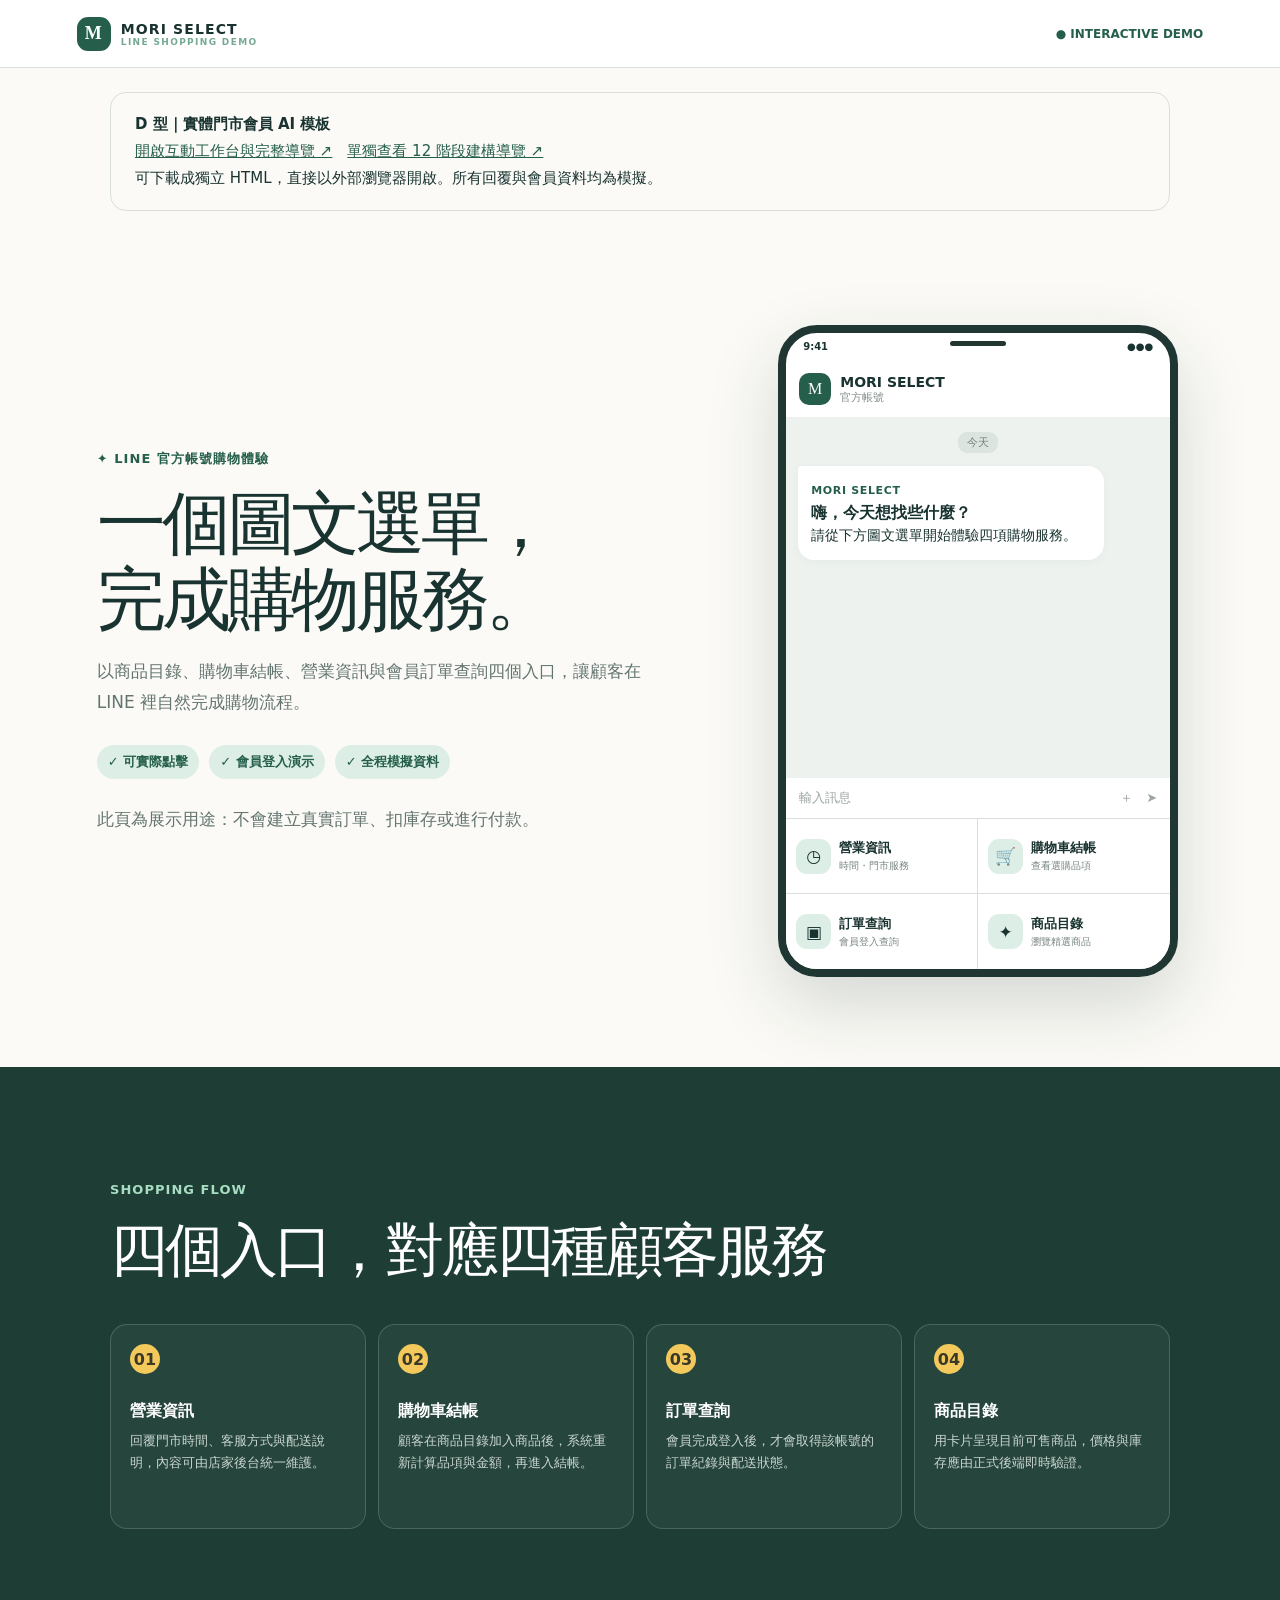
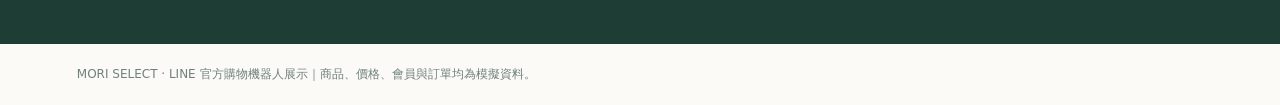
==== commit 40b7f642: "Add standalone D membership AI HTML previews" ====
--- a/docs/index.html
+++ b/docs/index.html
@@ -14,6 +14,7 @@
 <body>
   <nav class="nav"><div class="brand"><span class="brand-mark">M</span><span>MORI SELECT<small>LINE SHOPPING DEMO</small></span></div><span class="badge">● INTERACTIVE DEMO</span></nav>
   <main>
+    <aside style="max-width:1060px;margin:24px auto;padding:18px 24px;border:1px solid #d9e0dc;border-radius:16px;font:15px/1.8 system-ui"><strong>D 型｜實體門市會員 AI 模板</strong><br><a href="membership-template.html" style="color:#255f4c">開啟互動工作台與完整導覽 ↗</a>　<a href="membership-guide.html" style="color:#255f4c">單獨查看 12 階段建構導覽 ↗</a><br>可下載成獨立 HTML，直接以外部瀏覽器開啟。所有回覆與會員資料均為模擬。</aside>
     <section class="hero"><div class="copy"><p class="eyebrow">✦ LINE 官方帳號購物體驗</p><h1>一個圖文選單，<br>完成購物服務。</h1><p>以商品目錄、購物車結帳、營業資訊與會員訂單查詢四個入口，讓顧客在 LINE 裡自然完成購物流程。</p><div class="features"><span>✓ 可實際點擊</span><span>✓ 會員登入演示</span><span>✓ 全程模擬資料</span></div><p class="note">此頁為展示用途：不會建立真實訂單、扣庫存或進行付款。</p></div>
       <div class="phone"><div class="status"><span>9:41</span><span class="pill"></span><span>●●●</span></div><div class="chat-head"><div class="avatar">M</div><div><strong>MORI SELECT</strong><small>官方帳號</small></div></div><div class="chat"><p class="date">今天</p><div id="content"></div></div><div class="inputbar"><span>輸入訊息</span><span>＋　➤</span></div><div class="menu" id="menu"><button data-view="info"><span class="icon">◷</span><span><strong>營業資訊</strong><small>時間・門市服務</small></span></button><button data-view="cart"><span class="icon">🛒</span><span><strong>購物車結帳</strong><small id="cartCaption">查看選購品項</small></span></button><button data-view="orders"><span class="icon">▣</span><span><strong>訂單查詢</strong><small>會員登入查詢</small></span></button><button data-view="catalog"><span class="icon">✦</span><span><strong>商品目錄</strong><small>瀏覽精選商品</small></span></button></div></div>
     </section>
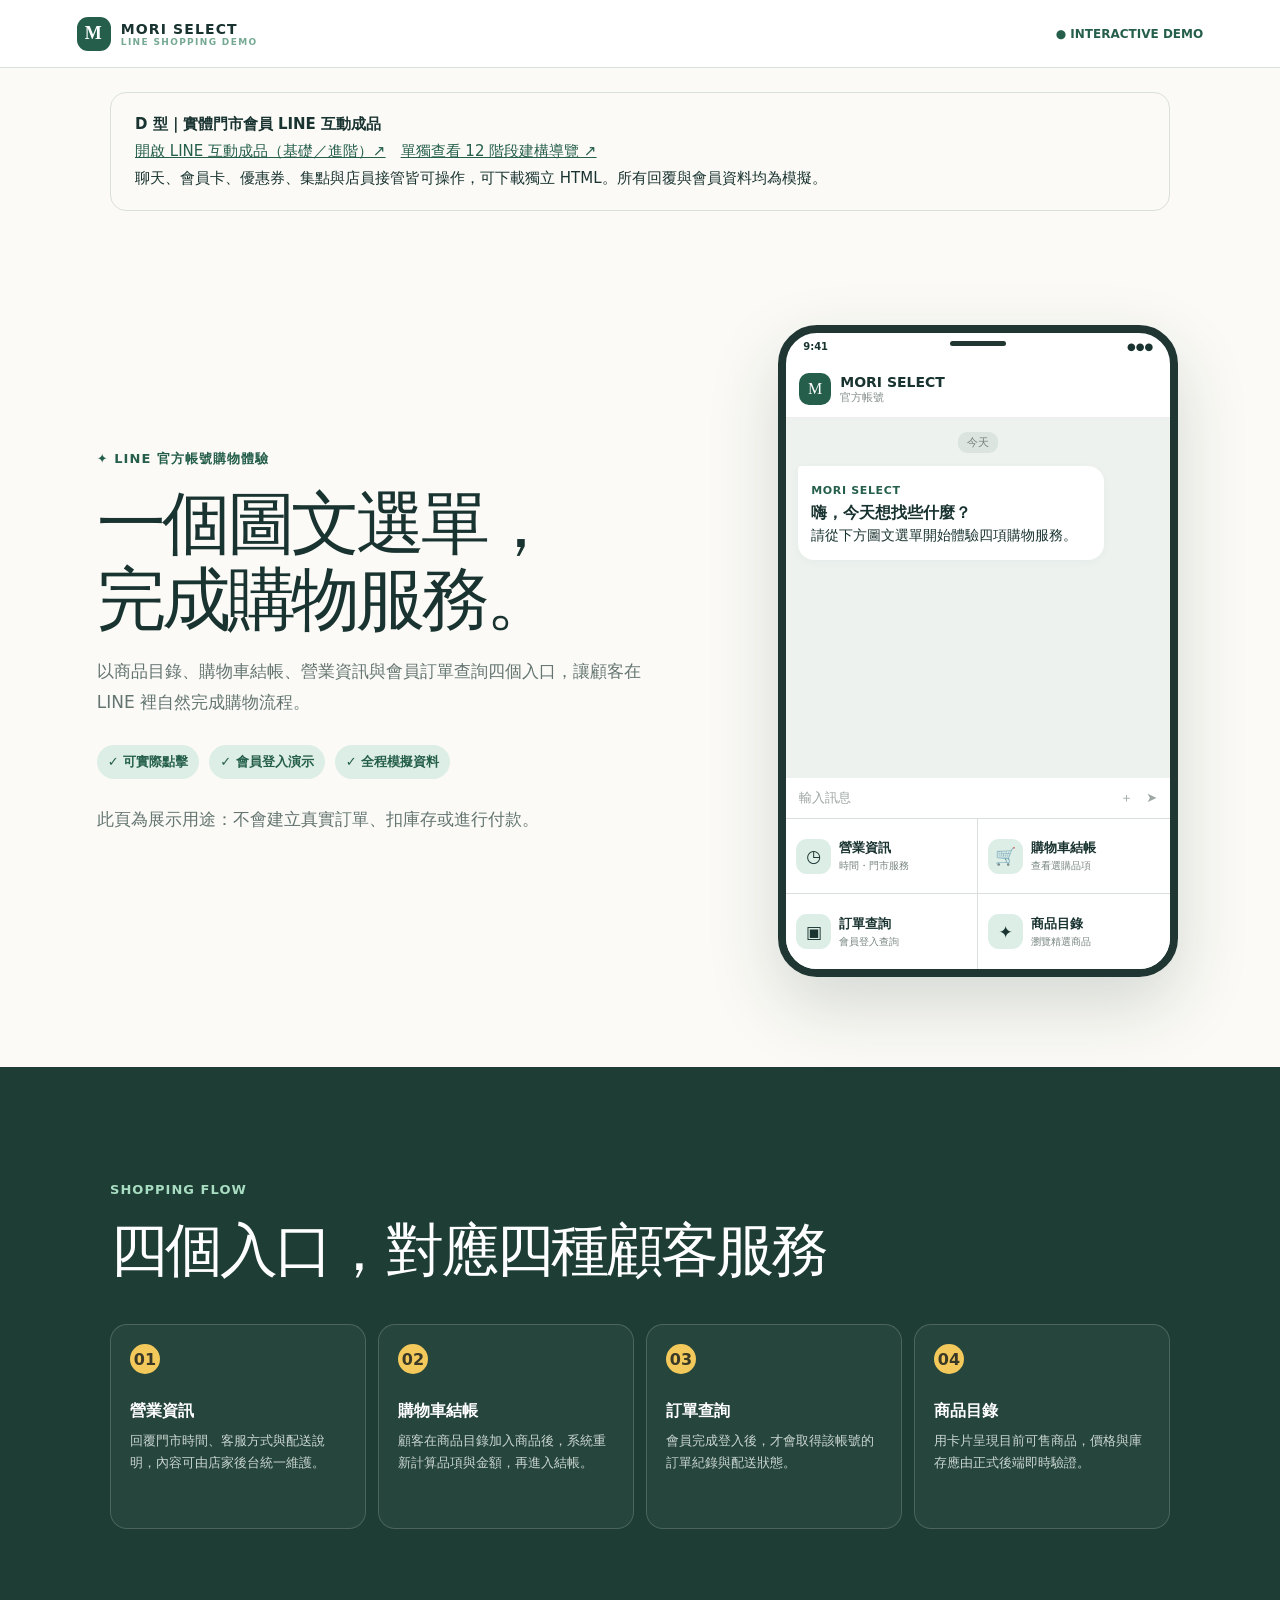
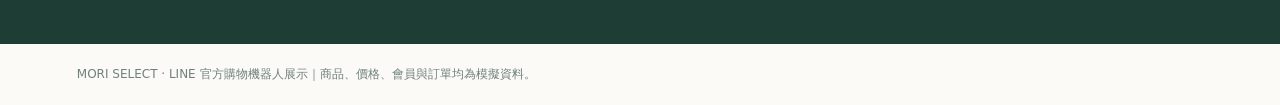
==== commit 5e574816: "Replace membership planning workspace with LINE-style interactive product" ====
--- a/docs/index.html
+++ b/docs/index.html
@@ -14,7 +14,7 @@
 <body>
   <nav class="nav"><div class="brand"><span class="brand-mark">M</span><span>MORI SELECT<small>LINE SHOPPING DEMO</small></span></div><span class="badge">● INTERACTIVE DEMO</span></nav>
   <main>
-    <aside style="max-width:1060px;margin:24px auto;padding:18px 24px;border:1px solid #d9e0dc;border-radius:16px;font:15px/1.8 system-ui"><strong>D 型｜實體門市會員 AI 模板</strong><br><a href="membership-template.html" style="color:#255f4c">開啟互動工作台與完整導覽 ↗</a>　<a href="membership-guide.html" style="color:#255f4c">單獨查看 12 階段建構導覽 ↗</a><br>可下載成獨立 HTML，直接以外部瀏覽器開啟。所有回覆與會員資料均為模擬。</aside>
+    <aside style="max-width:1060px;margin:24px auto;padding:18px 24px;border:1px solid #d9e0dc;border-radius:16px;font:15px/1.8 system-ui"><strong>D 型｜實體門市會員 LINE 互動成品</strong><br><a href="membership-template.html" style="color:#255f4c">開啟 LINE 互動成品（基礎／進階）↗</a>　<a href="membership-guide.html" style="color:#255f4c">單獨查看 12 階段建構導覽 ↗</a><br>聊天、會員卡、優惠券、集點與店員接管皆可操作，可下載獨立 HTML。所有回覆與會員資料均為模擬。</aside>
     <section class="hero"><div class="copy"><p class="eyebrow">✦ LINE 官方帳號購物體驗</p><h1>一個圖文選單，<br>完成購物服務。</h1><p>以商品目錄、購物車結帳、營業資訊與會員訂單查詢四個入口，讓顧客在 LINE 裡自然完成購物流程。</p><div class="features"><span>✓ 可實際點擊</span><span>✓ 會員登入演示</span><span>✓ 全程模擬資料</span></div><p class="note">此頁為展示用途：不會建立真實訂單、扣庫存或進行付款。</p></div>
       <div class="phone"><div class="status"><span>9:41</span><span class="pill"></span><span>●●●</span></div><div class="chat-head"><div class="avatar">M</div><div><strong>MORI SELECT</strong><small>官方帳號</small></div></div><div class="chat"><p class="date">今天</p><div id="content"></div></div><div class="inputbar"><span>輸入訊息</span><span>＋　➤</span></div><div class="menu" id="menu"><button data-view="info"><span class="icon">◷</span><span><strong>營業資訊</strong><small>時間・門市服務</small></span></button><button data-view="cart"><span class="icon">🛒</span><span><strong>購物車結帳</strong><small id="cartCaption">查看選購品項</small></span></button><button data-view="orders"><span class="icon">▣</span><span><strong>訂單查詢</strong><small>會員登入查詢</small></span></button><button data-view="catalog"><span class="icon">✦</span><span><strong>商品目錄</strong><small>瀏覽精選商品</small></span></button></div></div>
     </section>
